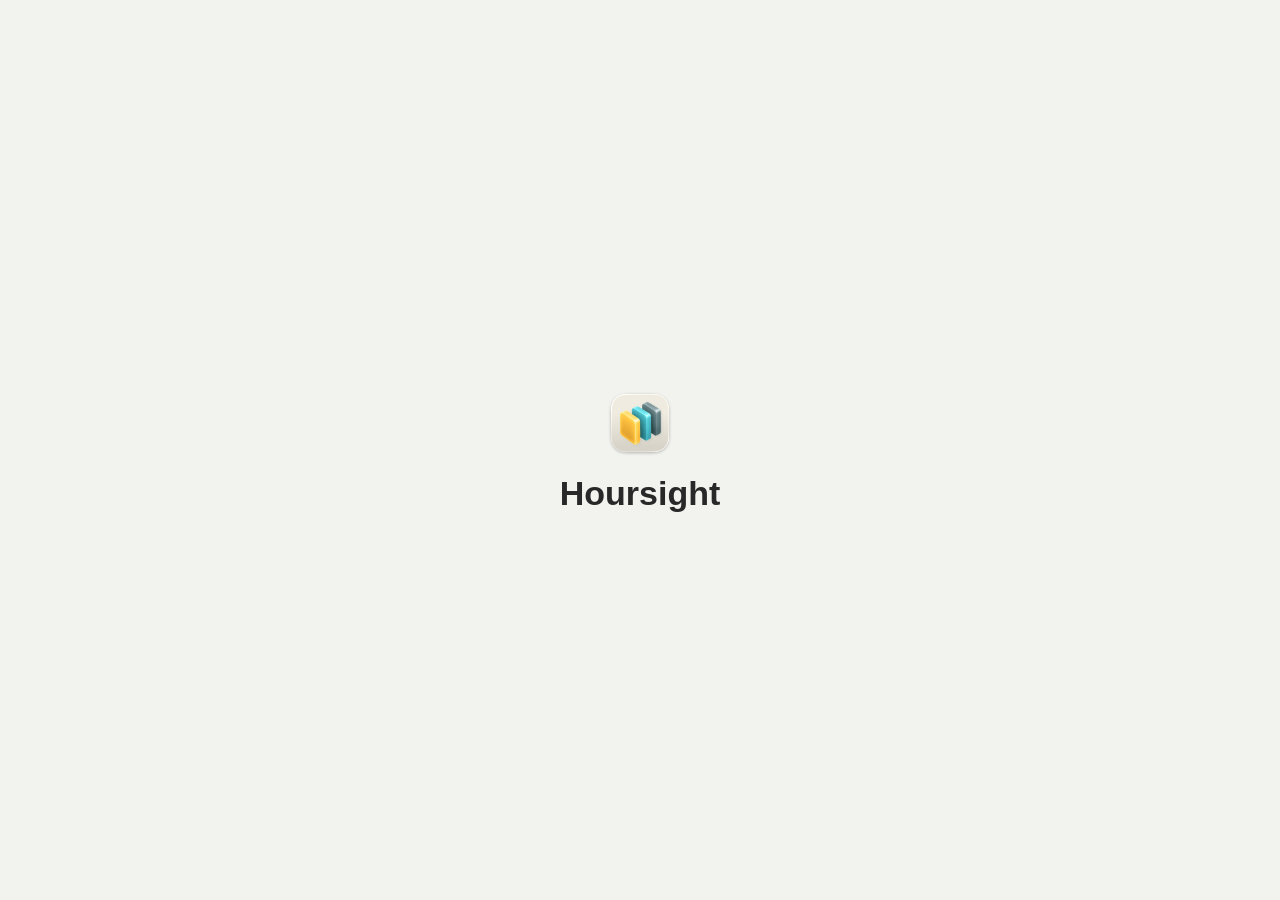
==== public/index.html @ 3f53f365 "Add Hoursight launch probe page Neutral probe (name and icon only) to verify hosting, HTTPS, cookies" ====
<!doctype html>
<!-- Generated by website/build.mjs 1.1 --probe: neutral launch probe (PKG-007 K-05). Name and icon only; replaced by the real site. -->
<html lang="en">
<head>
<meta charset="utf-8"><meta name="viewport" content="width=device-width, initial-scale=1">
<meta name="color-scheme" content="light dark">
<meta name="hoursight-probe" content="pkg007">
<meta name="robots" content="noindex">
<title>Hoursight</title>
<link rel="icon" href="assets/favicon-32.png" sizes="32x32">
<style>body{margin:0;min-height:100vh;display:grid;place-items:center;background:#f2f3ef;color:#272827;font:650 34px/1.2 -apple-system,BlinkMacSystemFont,"SF Pro Text","Helvetica Neue",sans-serif}@media (prefers-color-scheme:dark){body{background:#1f2020;color:#e6e7e4}}main{text-align:center}img{display:block;margin:0 auto 14px}h1{font:inherit;margin:0}</style>
</head>
<body><main><img src="assets/hoursight-128.png" width="72" height="72" alt=""><h1>Hoursight</h1></main></body></html>
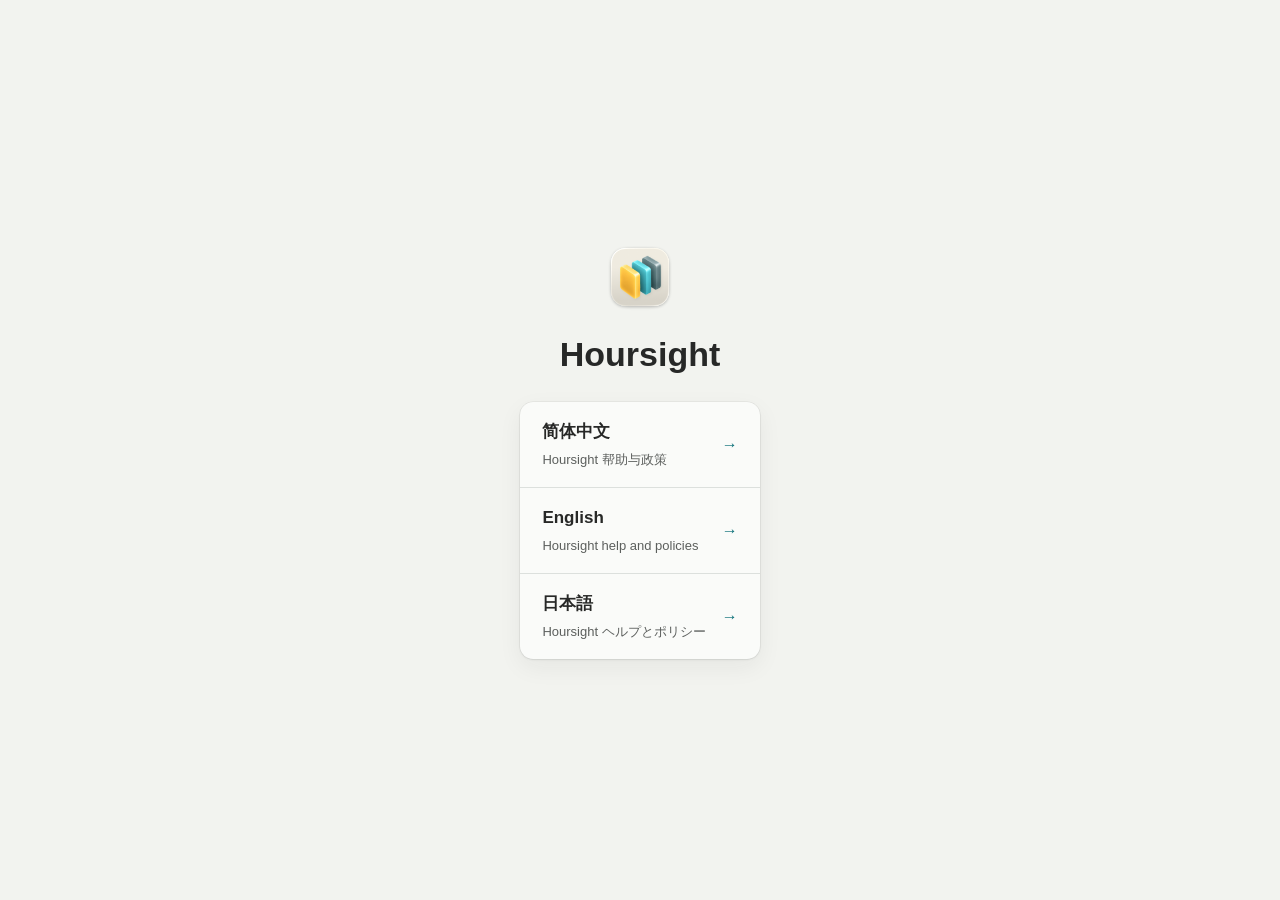
==== commit 4be9a55e: "Publish the Hoursight help site (effective 2026-10-20) Help, privacy, terms and contact pages in Sim" ====
--- a/public/index.html
+++ b/public/index.html
@@ -1,13 +1,13 @@
 <!doctype html>
-<!-- Generated by website/build.mjs 1.1 --probe: neutral launch probe (PKG-007 K-05). Name and icon only; replaced by the real site. -->
-<html lang="en">
+<!-- Generated by website/build.mjs 1.1 (Hoursight help site). Do not edit by hand. -->
+<html lang="mul">
 <head>
 <meta charset="utf-8"><meta name="viewport" content="width=device-width, initial-scale=1">
 <meta name="color-scheme" content="light dark">
-<meta name="hoursight-probe" content="pkg007">
-<meta name="robots" content="noindex">
 <title>Hoursight</title>
-<link rel="icon" href="assets/favicon-32.png" sizes="32x32">
-<style>body{margin:0;min-height:100vh;display:grid;place-items:center;background:#f2f3ef;color:#272827;font:650 34px/1.2 -apple-system,BlinkMacSystemFont,"SF Pro Text","Helvetica Neue",sans-serif}@media (prefers-color-scheme:dark){body{background:#1f2020;color:#e6e7e4}}main{text-align:center}img{display:block;margin:0 auto 14px}h1{font:inherit;margin:0}</style>
+<meta name="description" content="Hoursight help and policies · Hoursight 帮助与政策 · Hoursight ヘルプとポリシー">
+<link rel="icon" href="assets/favicon-32.png" sizes="32x32"><link rel="apple-touch-icon" href="assets/apple-touch-icon-180.png">
+
+<link rel="stylesheet" href="site.css">
 </head>
-<body><main><img src="assets/hoursight-128.png" width="72" height="72" alt=""><h1>Hoursight</h1></main></body></html>
+<body class="page-root"><main id="main" class="root-main"><img src="assets/hoursight-128.png" width="72" height="72" alt=""><h1>Hoursight</h1><ul class="root-langs"><li><a href="zh-Hans/" lang="zh-Hans" hreflang="zh-Hans"><strong>简体中文</strong><span>Hoursight 帮助与政策</span><i aria-hidden="true">→</i></a></li><li><a href="en/" lang="en" hreflang="en"><strong>English</strong><span>Hoursight help and policies</span><i aria-hidden="true">→</i></a></li><li><a href="ja/" lang="ja" hreflang="ja"><strong>日本語</strong><span>Hoursight ヘルプとポリシー</span><i aria-hidden="true">→</i></a></li></ul></main></body></html>
--- a/public/site.css
+++ b/public/site.css
@@ -0,0 +1,191 @@
+/* Version: 1.1 | Updated: 2026-10-20 */
+/* Hoursight help site (PKG-007 K-05), published styles. Taken from the approved prototype design/mockups/current/site/site.css 1.9
+   (DESIGN v4.14 section 2.7, v4.15 text) with the review layer removed: no placeholder chip, no to-verify marks or notes, no
+   appearance switch (light and dark follow prefers-color-scheme only), no "mailbox not ready" note. System fonts only; nothing is
+   loaded from third parties. Layout, colours and motion are unchanged. */
+:root{
+  --bg:#f2f3ef;--paper:#fafbf9;--ink:#272827;--muted:#5c5f5d;--line:#dce0dd;--hair:#2728271a;
+  --teal:#0c7079;--teal-ink:#0a5d66;--teal-soft:#e1eff1;--on-teal:#fff;
+  --blk-regular:#748789;--blk-cont:#0c7079;--track:#e6e9e4;
+  --btn-bg:#eeefeb;--btn-edge:#d5d9d4;--dis-bg:transparent;--dis-edge:#c4c9c3;--dis-ink:#5c5f5d;
+  --shadow:0 1px 2px #1d262814,0 8px 24px #1d26280f;
+  --sans:-apple-system,BlinkMacSystemFont,"SF Pro Text","Helvetica Neue","PingFang SC","Hiragino Sans",sans-serif;
+  --mono:ui-monospace,"SF Mono",Menlo,monospace;
+  --rail:220px;--gutter:56px;--measure-wide:756px;
+  color-scheme:light;
+}
+@media (prefers-color-scheme:dark){:root{
+  --bg:#1f2020;--paper:#2a2c2c;--ink:#e6e7e4;--muted:#a3a7a5;--line:#3e4241;--hair:#ffffff1f;
+  --teal:#48b7c2;--teal-ink:#7fd0d8;--teal-soft:#213a3d;--on-teal:#0d1f21;
+  --blk-regular:#728486;--blk-cont:#48b7c2;--track:#333636;
+  --btn-bg:#343736;--btn-edge:#4a4e4d;--dis-bg:transparent;--dis-edge:#4a4e4d;--dis-ink:#a3a7a5;
+  --shadow:0 1px 2px #0000004d,0 10px 30px #00000040;color-scheme:dark}}
+*{box-sizing:border-box}
+html{-webkit-text-size-adjust:100%}
+body{margin:0;background:var(--bg);color:var(--ink);font:16px/1.7 var(--sans);-webkit-font-smoothing:antialiased;font-variant-numeric:tabular-nums}
+/* Language fonts only where a lang attribute is set (the page root and language names); descendants inherit, so classes such as the time axis keep their own font. */
+[lang|="ja"]{font-family:-apple-system,BlinkMacSystemFont,"Hiragino Sans","Hiragino Kaku Gothic ProN","SF Pro Text",sans-serif}
+[lang|="zh"]{font-family:-apple-system,BlinkMacSystemFont,"PingFang SC","SF Pro Text",sans-serif}
+/* Japanese line breaking: no small kana or prolonged mark at a line start; phrases kept whole where the browser can find them. */
+html:lang(ja){line-break:strict;word-break:auto-phrase}
+html:lang(ja) :is(h1,h2,.lead,.terms-lead,.faq summary span,.summary strong,.toc a span:not(.idx)){word-break:keep-all;word-break:auto-phrase}
+:is(h1,h2,.lead,.terms-lead){text-wrap:balance}
+a{color:var(--teal);text-underline-offset:3px;text-decoration-thickness:1px}
+a:hover{text-decoration-thickness:2px}
+:focus-visible{outline:2px solid var(--teal);outline-offset:2px;border-radius:4px}
+.nb{white-space:nowrap}
+.site-nav a,.footer-links a{white-space:nowrap}
+.vh{position:absolute;width:1px;height:1px;overflow:hidden;clip:rect(0 0 0 0);white-space:nowrap}
+.skip{position:absolute;left:16px;top:-48px;background:var(--paper);padding:8px 12px;border-radius:8px;z-index:20}.skip:focus{top:10px}
+.bar{max-width:1080px;margin:0 auto;padding:0 24px}
+.ext{font-size:.9em;margin-left:2px}
+.idx{font-family:var(--mono);font-size:.72em;font-weight:500;color:var(--teal);letter-spacing:.02em;margin-right:12px}
+.eyebrow{font-family:var(--mono);font-size:12px;letter-spacing:.14em;color:var(--teal);margin:0 0 14px}
+.lead{font-size:18px;line-height:1.7;color:var(--muted);margin:0}
+.quiet{color:var(--muted);font-size:14px}
+/* Header */
+.site-header{position:sticky;top:0;z-index:10;background:var(--bg);border-bottom:1px solid var(--line)}
+.site-header .bar{display:flex;align-items:center;gap:28px;min-height:62px}
+.brand{display:flex;align-items:center;gap:10px;color:var(--ink);text-decoration:none;font-weight:600;font-size:17px}
+.brand img{width:32px;height:32px}
+.site-nav{display:flex;gap:22px;margin-left:auto;font-size:14px}
+.site-nav a{color:var(--muted);text-decoration:none;padding:4px 0;border-bottom:2px solid transparent}
+.site-nav a:hover{color:var(--ink)}
+.site-nav a[aria-current="page"]{color:var(--ink);border-bottom-color:var(--teal);font-weight:600}
+.lang-switch{display:flex;align-items:center;font-size:13px;border:1px solid var(--line);border-radius:999px;padding:2px}
+.lang-switch>*{padding:3px 10px;border-radius:999px;white-space:nowrap}
+.lang-switch a{color:var(--muted);text-decoration:none}.lang-switch a:hover{color:var(--ink)}
+.lang-current{background:var(--paper);color:var(--ink);font-weight:600;box-shadow:0 0 0 .5px var(--hair)}
+main{display:block;max-width:1080px;margin:0 auto;padding:0 24px 72px}
+/* Help hero with the day ruler */
+.hero{display:grid;grid-template-columns:1.05fr 1fr;gap:56px;align-items:center;padding:64px 0 56px}
+h1{font-size:44px;line-height:1.15;font-weight:650;margin:0 0 18px}
+:lang(ja) h1,:lang(zh-Hans) h1{font-size:40px;line-height:1.25}
+.ruler{margin:0;background:var(--paper);border-radius:13px;box-shadow:0 0 0 .5px var(--hair),var(--shadow);padding:26px 24px 20px}
+.ruler-track{position:relative;height:34px;background:var(--track);border-radius:7px;overflow:hidden}
+.blk{position:absolute;top:6px;bottom:6px;border-radius:4px;transform-origin:left center}
+.blk-c{background:var(--blk-cont)}.blk-b{background:var(--blk-regular)}
+.blk-s{background:repeating-linear-gradient(135deg,var(--muted) 0 1.5px,transparent 1.5px 5px);opacity:.55}
+.ruler-axis{position:relative;height:22px;margin-top:6px;font-family:var(--mono);font-size:11px;color:var(--muted)}
+.ruler-axis span{position:absolute;top:0;transform:translateX(-2px)}
+.ruler-axis span:before{content:'';position:absolute;left:2px;top:-6px;width:1px;height:5px;background:var(--line)}
+.ruler-legend{list-style:none;display:flex;flex-wrap:wrap;gap:4px 18px;margin:2px 0 0;padding:0;font-size:12px;color:var(--muted)}.ruler-legend li{display:flex;align-items:center;gap:6px}.ruler-legend i{display:inline-block;width:14px;height:8px;border-radius:2px}
+.ruler figcaption{font-size:14px;color:var(--muted);margin-top:8px;padding-top:12px;border-top:1px solid var(--line)}
+/* Help body: a vertical tick rail for the table of contents */
+.help-layout{display:grid;grid-template-columns:var(--rail) minmax(0,var(--measure-wide));gap:var(--gutter);border-top:1px solid var(--line);padding-top:40px}
+.doc-layout{border-top:0;padding-top:0}
+.toc{position:sticky;top:94px;align-self:start}
+.toc-title{font-size:12px;color:var(--muted);margin:0 0 10px;font-weight:600}
+.toc ol{list-style:none;margin:0;padding:0 0 0 14px;border-left:1px solid var(--line)}
+.toc li{position:relative;margin:0}
+.toc li:before{content:'';position:absolute;left:-14px;top:50%;width:8px;height:1px;background:var(--line)}
+.toc a{display:flex;align-items:baseline;padding:6px 0;color:var(--ink);text-decoration:none;font-size:14px}.toc .idx{flex:none}
+.toc a:hover .idx{color:var(--teal-ink)}
+.faq-group{margin:0 0 44px;scroll-margin-top:90px}
+.faq-group h2{font-size:22px;line-height:1.3;font-weight:650;margin:0 0 6px;display:flex;align-items:baseline}
+.faq{border-bottom:1px solid var(--line)}
+.faq summary{display:flex;align-items:center;gap:16px;justify-content:space-between;list-style:none;cursor:pointer;padding:16px 0;font-size:17px;font-weight:550;line-height:1.5}
+.faq summary::-webkit-details-marker{display:none}
+.faq summary:hover span{color:var(--teal-ink)}
+.faq-mark{position:relative;flex:none;width:22px;height:22px;border-radius:50%;box-shadow:inset 0 0 0 1px var(--line)}
+.faq-mark:before,.faq-mark:after{content:'';position:absolute;left:6px;right:6px;top:10.5px;height:1px;background:var(--ink);transition:transform .18s ease}
+.faq-mark:after{transform:rotate(90deg)}
+.faq[open] .faq-mark:after{transform:rotate(0)}
+.faq[open] .faq-mark{box-shadow:inset 0 0 0 1px var(--teal)}
+.faq-a{padding:0 38px 20px 0}
+.faq-a p{margin:0;line-height:1.8}
+.more{display:flex;align-items:center;justify-content:space-between;gap:24px;margin-top:8px;padding:24px 26px;background:var(--paper);border-radius:13px;box-shadow:0 0 0 .5px var(--hair),var(--shadow);border-left:3px solid var(--teal)}
+.more h2{font-size:18px;margin:0 0 4px}.more p{margin:0;color:var(--muted);font-size:15px}
+/* Buttons */
+.button{display:inline-flex;align-items:center;gap:6px;min-height:40px;padding:0 18px;border-radius:9px;border:1px solid var(--btn-edge);background:var(--btn-bg);color:var(--ink);font:inherit;font-size:15px;font-weight:550;text-decoration:none;cursor:pointer;white-space:nowrap}
+.button.primary{background:var(--teal);border-color:var(--teal);color:var(--on-teal)}
+.button.primary:hover{text-decoration:none;filter:brightness(1.06)}
+.button:disabled{background:var(--dis-bg);border:1px solid var(--dis-edge);color:var(--dis-ink);cursor:not-allowed;filter:none}
+/* Documents (privacy, terms, contact) */
+.doc-head{padding:64px 0 28px;max-width:var(--measure-wide)}
+.doc-meta{font-size:14px;color:var(--muted);margin:0}
+.summary{max-width:var(--measure-wide);background:var(--paper);border-radius:13px;box-shadow:0 0 0 .5px var(--hair),var(--shadow);padding:22px 26px 8px;margin:0 0 48px}
+.summary-label{font-family:var(--mono);font-size:12px;letter-spacing:.12em;color:var(--teal);margin:0 0 6px;font-weight:500}
+.summary ul{list-style:none;margin:0;padding:0;display:grid;grid-template-columns:1fr 1fr;column-gap:40px}
+.summary li{display:flex;flex-direction:column;gap:3px;padding:14px 0 16px;border-top:1px solid var(--line)}
+.summary li:nth-child(-n+2){border-top:0}
+.summary li:last-child:nth-child(odd){grid-column:1/-1}
+.summary strong{font-size:17px;font-weight:650}
+.summary span{font-size:14px;color:var(--muted);line-height:1.65}
+.doc-body{max-width:var(--measure-wide)}
+.policy-sec{padding:0 0 30px;margin:0 0 30px;border-bottom:1px solid var(--line)}
+.policy-sec:last-child{border-bottom:0}
+.policy-sec h2{font-size:20px;margin:0 0 12px;display:flex;align-items:baseline}
+.policy-sec p{margin:0 0 12px;line-height:1.85}
+.policy-sec ul{margin:0 0 12px;padding:0;list-style:none}
+.policy-sec li{position:relative;padding-left:22px;margin:0 0 8px;line-height:1.75}
+.policy-sec li:before{content:'';position:absolute;left:2px;top:.62em;width:9px;height:6px;border-radius:2px;background:var(--blk-cont)}
+.terms-card{max-width:var(--measure-wide);background:var(--paper);border-radius:13px;box-shadow:0 0 0 .5px var(--hair),var(--shadow);padding:32px 34px 26px;margin:0 0 40px}
+.terms-lead{font-size:20px;line-height:1.65;margin:0 0 24px;font-weight:500}
+.terms-url{display:flex;flex-wrap:wrap;gap:4px 12px;align-items:baseline;margin:16px 0 0;font-size:13px;color:var(--muted)}
+.terms-url code{font-family:var(--mono);font-size:12px;overflow-wrap:anywhere}
+.terms-points{max-width:var(--measure-wide);margin:0;display:grid;gap:0}
+.terms-points div{display:grid;grid-template-columns:200px 1fr;gap:24px;padding:18px 0;border-top:1px solid var(--line)}
+.terms-points dt{font-weight:650}.terms-points dd{margin:0;line-height:1.8}
+.mail-card{max-width:var(--measure-wide);background:var(--paper);border-radius:13px;box-shadow:0 0 0 .5px var(--hair),var(--shadow);padding:28px 32px;margin:16px 0 44px}
+.mail-label{font-family:var(--mono);font-size:12px;letter-spacing:.12em;color:var(--teal);margin:0 0 8px}
+.mail-address{font-size:26px;margin:0 0 22px;line-height:1.3}
+.mail-actions{display:flex;flex-wrap:wrap;align-items:center;gap:10px 12px}
+.contact-grid{display:grid;grid-template-columns:1fr 1fr;gap:40px;max-width:var(--measure-wide)}
+.contact-grid h2{font-size:18px;margin:0 0 12px}
+.contact-grid p{line-height:1.8}
+.ticks{list-style:none;margin:0 0 16px;padding:0}
+.ticks li{position:relative;padding-left:22px;margin:0 0 8px;line-height:1.7}
+.ticks li:before{content:'';position:absolute;left:2px;top:.62em;width:9px;height:6px;border-radius:2px;background:var(--blk-cont)}
+/* Left aside on terms and contact (same column as the contents rail). */
+.doc-aside{position:sticky;top:94px;align-self:start}
+.aside-meta{margin:0}.aside-meta div{padding:10px 0;border-top:1px solid var(--line)}.aside-meta div:first-child{border-top:0;padding-top:0}
+.aside-meta dt{font-size:12px;color:var(--muted);font-weight:600}.aside-meta dd{margin:2px 0 0;font-size:14px;line-height:1.6}
+.aside-title{font-size:14px;font-weight:650;margin:0 0 10px}
+.doc-aside .ticks li{font-size:14px}
+.contact-apple h2{font-size:18px;margin:0 0 10px}.contact-apple p{line-height:1.8}
+/* Footer */
+.site-footer{border-top:1px solid var(--line);padding:26px 0 40px;font-size:13px;color:var(--muted)}
+.site-footer .bar{display:grid;grid-template-columns:1fr auto;gap:8px 32px}
+.footer-note{margin:0;grid-column:1/-1}
+.footer-links{display:flex;gap:18px}.footer-links a{color:var(--muted)}
+.footer-made{margin:0;grid-row:2;grid-column:1}
+/* Root language page */
+.page-root{display:grid;min-height:100vh;place-items:center}
+.root-main{padding:48px 24px;text-align:center;max-width:520px}
+.root-main h1{font-size:34px;margin:14px 0 28px}
+.root-langs{list-style:none;margin:0;padding:0;text-align:left;background:var(--paper);border-radius:13px;box-shadow:0 0 0 .5px var(--hair),var(--shadow)}
+.root-langs li+li{border-top:1px solid var(--line)}
+.root-langs a{display:grid;grid-template-columns:1fr auto;gap:2px 16px;padding:16px 22px;color:var(--ink);text-decoration:none}
+.root-langs strong{font-size:17px}.root-langs span{grid-row:2;font-size:13px;color:var(--muted)}.root-langs i{grid-row:1/3;align-self:center;font-style:normal;color:var(--teal)}
+.root-langs a:hover strong{color:var(--teal-ink)}
+/* Page-load motion: text rises in, then the day's blocks fill from the left. */
+@media (prefers-reduced-motion:no-preference){
+  .hero-text>*,.doc-head>*{animation:rise .5s cubic-bezier(.2,.7,.2,1) both}
+  .hero-text>:nth-child(2),.doc-head>:nth-child(2){animation-delay:.06s}.hero-text>:nth-child(3),.doc-head>:nth-child(3){animation-delay:.12s}
+  .blk{animation:fill .55s cubic-bezier(.2,.7,.2,1) both}
+  .blk:nth-child(2){animation-delay:.08s}.blk:nth-child(3){animation-delay:.16s}.blk:nth-child(4){animation-delay:.24s}.blk:nth-child(5){animation-delay:.32s}.blk:nth-child(6){animation-delay:.4s}.blk:nth-child(7){animation-delay:.48s}
+  @keyframes rise{from{opacity:0;transform:translateY(8px)}to{opacity:1;transform:none}}
+  @keyframes fill{from{transform:scaleX(0)}to{transform:scaleX(1)}}
+}
+/* Narrow screens: one column; the contents rail becomes a row of chips. */
+@media (max-width:820px){
+  .bar,main{padding-left:16px;padding-right:16px}
+  .site-header .bar{flex-wrap:wrap;gap:6px 18px;padding-top:10px;padding-bottom:8px}
+  .site-nav{order:3;width:100%;margin-left:0;gap:14px;overflow-x:auto;font-size:13px}
+  .lang-switch{margin-left:auto}
+  .hero{grid-template-columns:1fr;gap:32px;padding:40px 0 36px}
+  h1{font-size:34px}:lang(ja) h1,:lang(zh-Hans) h1{font-size:32px}
+  .help-layout{grid-template-columns:1fr;gap:20px;padding-top:24px}
+  .toc{position:static}.toc ol{display:flex;flex-wrap:wrap;gap:8px;border:0;padding:0}.toc li:before{display:none}
+  .toc a{padding:4px 12px;border:1px solid var(--line);border-radius:999px;font-size:13px}
+  .faq-a{padding-right:0}
+  .more{flex-direction:column;align-items:flex-start}
+  .summary ul{grid-template-columns:1fr}.summary li:nth-child(2){border-top:1px solid var(--line)}
+  .help-layout,.doc-layout{grid-template-columns:1fr}
+  .doc-aside{position:static}.contact-layout .doc-aside{order:2}
+  .terms-points div{grid-template-columns:1fr;gap:4px}
+  .contact-grid{grid-template-columns:1fr;gap:28px}
+  .doc-head{padding-top:40px}
+  .site-footer .bar{grid-template-columns:1fr}.footer-links{flex-wrap:wrap;gap:6px 18px}.footer-made{grid-row:auto}
+}
